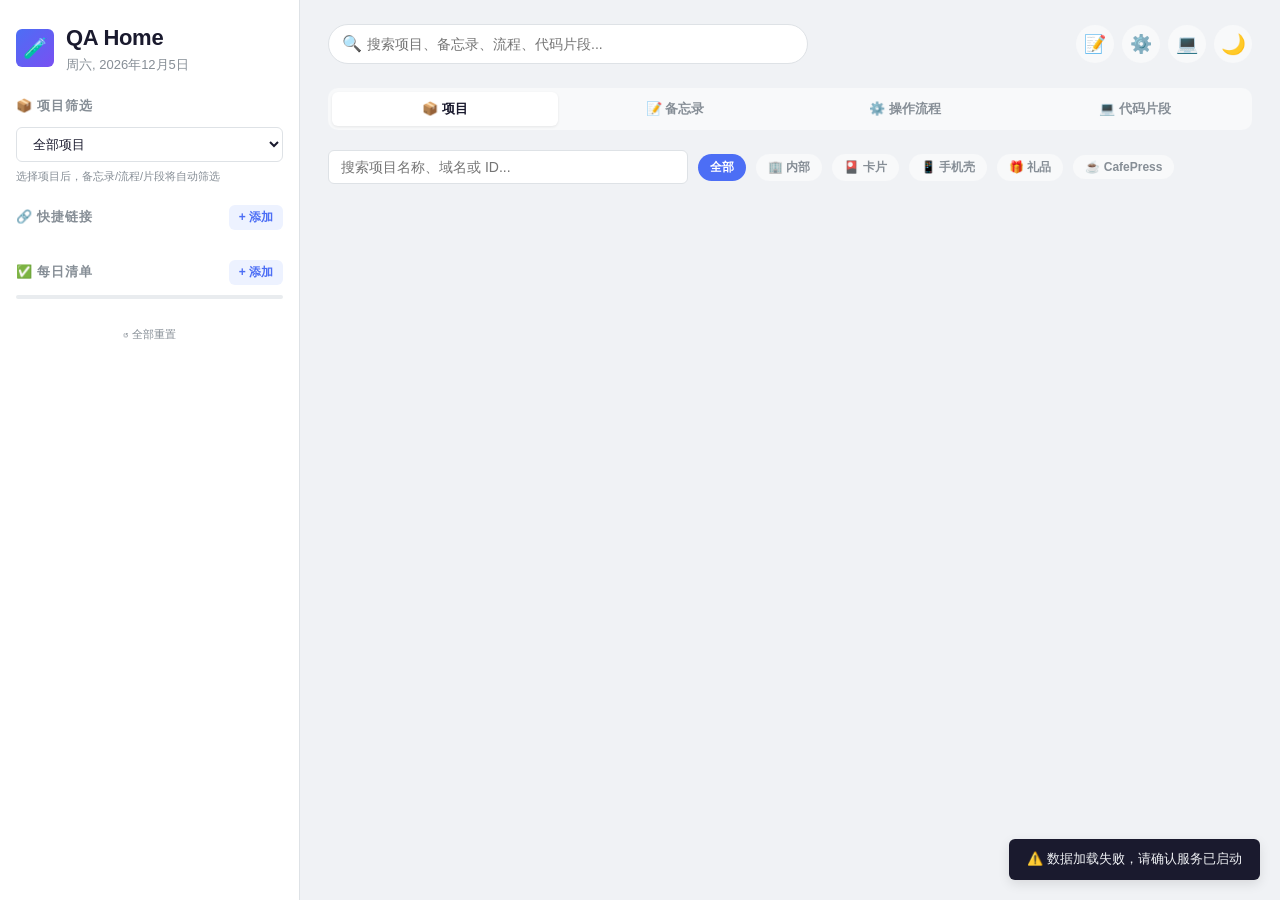
==== index.html @ a9e33158 "Initial commit: PlanetArt QA Home with multi-project support. Add FastAPI + SQLite backend, venv scr" ====
<!DOCTYPE html>
<html lang="zh-CN">
<head>
  <meta charset="UTF-8">
  <meta name="viewport" content="width=device-width, initial-scale=1.0">
  <title>QA Home — PlanetArt</title>
  <link rel="stylesheet" href="assets/css/main.css">
</head>
<body>

<div class="app-container">

  <!-- Sidebar -->
  <aside class="sidebar">
    <div class="header-left">
      <div class="logo">🧪</div>
      <div>
        <div class="header-title">QA Home</div>
        <div class="header-date" id="headerDate"></div>
      </div>
    </div>

    <!-- Project Filter -->
    <div class="sidebar-section">
      <div class="sidebar-section-header">
        <span class="sidebar-section-title">📦 项目筛选</span>
      </div>
      <div class="project-filter">
        <select id="sidebarProjectFilter" onchange="setProjectFilter(this.value)"></select>
        <div id="activeProjectBadge" class="active-project-badge" style="display:none;"></div>
        <span class="project-filter-hint">选择项目后，备忘录/流程/片段将自动筛选</span>
      </div>
    </div>

    <!-- Quick Links -->
    <div class="sidebar-section">
      <div class="sidebar-section-header">
        <span class="sidebar-section-title">🔗 快捷链接</span>
        <button class="btn-add" onclick="openLinkModal()">+ 添加</button>
      </div>
      <div id="quickLinksList"></div>
    </div>

    <!-- Daily Checklist -->
    <div class="sidebar-section">
      <div class="sidebar-section-header">
        <span class="sidebar-section-title">✅ 每日清单</span>
        <button class="btn-add" onclick="openChecklistModal()">+ 添加</button>
      </div>
      <div class="checklist-progress">
        <div class="checklist-progress-bar" id="checklistBar" style="width:0%"></div>
      </div>
      <div id="checklistItems"></div>
      <button class="checklist-reset" onclick="resetChecklist()">↺ 全部重置</button>
    </div>
  </aside>

  <!-- Main Content -->
  <main class="main-content">

    <div class="header">
      <div class="search-wrapper">
        <span class="search-icon">🔍</span>
        <input type="text" id="globalSearch" placeholder="搜索项目、备忘录、流程、代码片段..."
               oninput="handleGlobalSearch()" onfocus="handleGlobalSearch()">
        <div class="search-dropdown" id="searchDropdown"></div>
      </div>
      <div class="header-actions">
        <button class="btn-icon" onclick="openMemoModal()" title="新建备忘录">📝</button>
        <button class="btn-icon" onclick="openOpsModal()" title="新建操作流程">⚙️</button>
        <button class="btn-icon" onclick="openSnippetModal()" title="新建代码片段">💻</button>
        <button class="btn-icon theme-toggle" onclick="toggleTheme()" title="切换主题" id="themeBtn">🌙</button>
      </div>
    </div>

    <!-- Tabs -->
    <div class="tab-bar">
      <button class="tab-btn active" data-tab="projects" onclick="switchTab('projects')">📦 项目</button>
      <button class="tab-btn" data-tab="memos" onclick="switchTab('memos')">📝 备忘录</button>
      <button class="tab-btn" data-tab="operations" onclick="switchTab('operations')">⚙️ 操作流程</button>
      <button class="tab-btn" data-tab="snippets" onclick="switchTab('snippets')">💻 代码片段</button>
    </div>

    <!-- Projects -->
    <div class="tab-content active" id="tab-projects">
      <div class="projects-toolbar">
        <input type="text" class="projects-search" id="projectSearch"
               placeholder="搜索项目名称、域名或 ID..." oninput="handleProjectSearch()">
        <button class="group-filter-btn active" data-group="all" onclick="filterProjectGroups('all')">全部</button>
        <button class="group-filter-btn" data-group="planetart" onclick="filterProjectGroups('planetart')">🏢 内部</button>
        <button class="group-filter-btn" data-group="cards" onclick="filterProjectGroups('cards')">🎴 卡片</button>
        <button class="group-filter-btn" data-group="customcase" onclick="filterProjectGroups('customcase')">📱 手机壳</button>
        <button class="group-filter-btn" data-group="gifts" onclick="filterProjectGroups('gifts')">🎁 礼品</button>
        <button class="group-filter-btn" data-group="cafepress" onclick="filterProjectGroups('cafepress')">☕ CafePress</button>
      </div>
      <div id="projectsContainer"></div>
    </div>

    <!-- Memos -->
    <div class="tab-content" id="tab-memos">
      <div class="memo-controls">
        <button class="memo-filter-btn active" data-cat="all" onclick="filterMemos('all')">全部</button>
        <button class="memo-filter-btn" data-cat="general" onclick="filterMemos('general')">通用</button>
        <button class="memo-filter-btn" data-cat="api" onclick="filterMemos('api')">API</button>
        <button class="memo-filter-btn" data-cat="db" onclick="filterMemos('db')">数据库</button>
        <button class="memo-filter-btn" data-cat="env" onclick="filterMemos('env')">环境</button>
        <button class="memo-filter-btn" data-cat="bug" onclick="filterMemos('bug')">Bug</button>
        <button class="memo-filter-btn" data-cat="other" onclick="filterMemos('other')">其他</button>
      </div>
      <div class="memo-grid" id="memoGrid"></div>
    </div>

    <!-- Operations -->
    <div class="tab-content" id="tab-operations">
      <div class="ops-list" id="opsList"></div>
    </div>

    <!-- Snippets -->
    <div class="tab-content" id="tab-snippets">
      <div class="snippet-list" id="snippetList"></div>
    </div>

  </main>
</div>

<!-- Modals -->

<!-- Memo Modal -->
<div class="modal-overlay" id="memoModalOverlay">
  <div class="modal">
    <h3 class="modal-title" id="memoModalTitle">新建备忘录</h3>
    <input type="hidden" id="memoEditId">
    <div class="modal-field">
      <label>标题</label>
      <input type="text" id="memoTitle" placeholder="备忘录标题...">
    </div>
    <div class="modal-field">
      <label>内容</label>
      <textarea id="memoContent" rows="4" placeholder="备忘录内容..."></textarea>
    </div>
    <div class="modal-row">
      <div class="modal-field">
        <label>所属项目</label>
        <select id="memoProject"></select>
      </div>
      <div class="modal-field">
        <label>分类</label>
        <select id="memoCategory">
          <option value="general">通用</option>
          <option value="api">API</option>
          <option value="db">数据库</option>
          <option value="env">环境</option>
          <option value="bug">Bug</option>
          <option value="other">其他</option>
        </select>
      </div>
    </div>
    <div class="modal-row">
      <div class="modal-field">
        <label>颜色</label>
        <select id="memoColor">
          <option value="yellow">🟡 黄色</option>
          <option value="blue">🔵 蓝色</option>
          <option value="green">🟢 绿色</option>
          <option value="pink">🩷 粉色</option>
          <option value="purple">🟣 紫色</option>
          <option value="orange">🟠 橙色</option>
        </select>
      </div>
      <div class="modal-field">
        <label style="display:flex;align-items:center;gap:6px;cursor:pointer;margin-top:20px;">
          <input type="checkbox" id="memoPinned" style="width:auto;"> 📌 置顶
        </label>
      </div>
    </div>
    <div class="modal-actions">
      <button class="btn-danger" id="memoDeleteBtn" style="display:none;margin-right:auto;" onclick="deleteMemo()">🗑 删除</button>
      <button class="btn-secondary" onclick="closeModal('memoModalOverlay')">取消</button>
      <button class="btn-primary" onclick="saveMemo()">保存</button>
    </div>
  </div>
</div>

<!-- Link Modal -->
<div class="modal-overlay" id="linkModalOverlay">
  <div class="modal">
    <h3 class="modal-title" id="linkModalTitle">新建快捷链接</h3>
    <input type="hidden" id="linkEditId">
    <div class="modal-field">
      <label>名称</label>
      <input type="text" id="linkName" placeholder="链接名称...">
    </div>
    <div class="modal-field">
      <label>URL</label>
      <input type="text" id="linkUrl" placeholder="https://...">
    </div>
    <div class="modal-field">
      <label>图标 (Emoji)</label>
      <input type="text" id="linkIcon" placeholder="🔗" maxlength="4">
    </div>
    <div class="modal-actions">
      <button class="btn-secondary" onclick="closeModal('linkModalOverlay')">取消</button>
      <button class="btn-primary" onclick="saveLink()">保存</button>
    </div>
  </div>
</div>

<!-- Checklist Modal -->
<div class="modal-overlay" id="checklistModalOverlay">
  <div class="modal">
    <h3 class="modal-title" id="checklistModalTitle">新建任务</h3>
    <input type="hidden" id="checklistEditId">
    <div class="modal-field">
      <label>任务内容</label>
      <input type="text" id="checklistText" placeholder="任务描述...">
    </div>
    <div class="modal-actions">
      <button class="btn-secondary" onclick="closeModal('checklistModalOverlay')">取消</button>
      <button class="btn-primary" onclick="saveChecklistItem()">保存</button>
    </div>
  </div>
</div>

<!-- Operation Modal -->
<div class="modal-overlay" id="opsModalOverlay">
  <div class="modal">
    <h3 class="modal-title" id="opsModalTitle">新建操作流程</h3>
    <input type="hidden" id="opsEditId">
    <div class="modal-field">
      <label>标题</label>
      <input type="text" id="opsTitle" placeholder="流程名称...">
    </div>
    <div class="modal-field">
      <label>所属项目</label>
      <select id="opsProject"></select>
    </div>
    <div class="modal-field">
      <label>描述</label>
      <textarea id="opsDescription" rows="2" placeholder="简要描述..."></textarea>
    </div>
    <div class="modal-field">
      <label>步骤 (每行一个)</label>
      <textarea id="opsSteps" rows="5" placeholder="步骤 1&#10;步骤 2&#10;步骤 3..."></textarea>
    </div>
    <div class="modal-field">
      <label>标签 (逗号分隔)</label>
      <input type="text" id="opsTags" placeholder="deploy, production, api">
    </div>
    <div class="modal-actions">
      <button class="btn-danger" id="opsDeleteBtn" style="display:none;margin-right:auto;" onclick="deleteOperation()">🗑 删除</button>
      <button class="btn-secondary" onclick="closeModal('opsModalOverlay')">取消</button>
      <button class="btn-primary" onclick="saveOperation()">保存</button>
    </div>
  </div>
</div>

<!-- Snippet Modal -->
<div class="modal-overlay" id="snippetModalOverlay">
  <div class="modal">
    <h3 class="modal-title" id="snippetModalTitle">新建代码片段</h3>
    <input type="hidden" id="snippetEditId">
    <div class="modal-field">
      <label>标题</label>
      <input type="text" id="snippetTitle" placeholder="片段名称...">
    </div>
    <div class="modal-row">
      <div class="modal-field">
        <label>所属项目</label>
        <select id="snippetProject"></select>
      </div>
      <div class="modal-field">
        <label>语言</label>
        <select id="snippetLanguage">
          <option value="sql">SQL</option>
          <option value="bash">Bash / Curl</option>
          <option value="git">Git</option>
          <option value="python">Python</option>
          <option value="javascript">JavaScript</option>
          <option value="json">JSON</option>
          <option value="yaml">YAML</option>
          <option value="other">Other</option>
        </select>
      </div>
    </div>
    <div class="modal-field">
      <label>代码</label>
      <textarea id="snippetCode" rows="6" placeholder="粘贴代码..." style="font-family:var(--font-mono);"></textarea>
    </div>
    <div class="modal-field">
      <label>描述</label>
      <input type="text" id="snippetDescription" placeholder="用途说明...">
    </div>
    <div class="modal-field">
      <label>标签 (逗号分隔)</label>
      <input type="text" id="snippetTags" placeholder="testing, database">
    </div>
    <div class="modal-actions">
      <button class="btn-danger" id="snippetDeleteBtn" style="display:none;margin-right:auto;" onclick="deleteSnippet()">🗑 删除</button>
      <button class="btn-secondary" onclick="closeModal('snippetModalOverlay')">取消</button>
      <button class="btn-primary" onclick="saveSnippet()">保存</button>
    </div>
  </div>
</div>

<div class="toast-container" id="toastContainer"></div>

<script src="assets/js/projects.js"></script>
<script src="assets/js/api.js"></script>
<script src="assets/js/app.js"></script>
</body>
</html>
---- assets/css/main.css ----
/* ========================================
   CSS Variables & Theme
   ======================================== */
:root {
  --bg-primary: #f0f2f5;
  --bg-secondary: #ffffff;
  --bg-tertiary: #f8f9fa;
  --bg-hover: #e9ecef;
  --text-primary: #1a1a2e;
  --text-secondary: #495057;
  --text-muted: #868e96;
  --border-color: #dee2e6;
  --shadow-sm: 0 1px 3px rgba(0,0,0,0.08);
  --shadow-md: 0 4px 12px rgba(0,0,0,0.10);
  --shadow-lg: 0 8px 24px rgba(0,0,0,0.12);
  --accent: #4c6ef5;
  --accent-hover: #3b5bdb;
  --accent-light: #edf2ff;
  --success: #40c057;
  --warning: #fab005;
  --danger: #fa5252;
  --danger-hover: #e03131;
  --info: #15aabf;
  --radius-sm: 6px;
  --radius-md: 10px;
  --radius-lg: 14px;
  --note-yellow: #fff9db;
  --note-blue: #e7f5ff;
  --note-green: #ebfbee;
  --note-pink: #fff0f6;
  --note-purple: #f3f0ff;
  --note-orange: #fff4e6;
  --transition: 0.2s ease;
  --font-mono: 'SF Mono', 'Fira Code', 'Consolas', 'Monaco', monospace;
}

[data-theme="dark"] {
  --bg-primary: #1a1b1e;
  --bg-secondary: #25262b;
  --bg-tertiary: #2c2e33;
  --bg-hover: #373a40;
  --text-primary: #e9ecef;
  --text-secondary: #adb5bd;
  --text-muted: #6c757d;
  --border-color: #373a40;
  --shadow-sm: 0 1px 3px rgba(0,0,0,0.3);
  --shadow-md: 0 4px 12px rgba(0,0,0,0.4);
  --shadow-lg: 0 8px 24px rgba(0,0,0,0.5);
  --accent-light: #2b3a6e;
  --note-yellow: #3d3a1a;
  --note-blue: #1a2d3d;
  --note-green: #1a3d3d;
  --note-pink: #3d1a2a;
  --note-purple: #2a1a3d;
  --note-orange: #3d2a1a;
}

*, *::before, *::after { box-sizing: border-box; margin: 0; padding: 0; }

body {
  font-family: -apple-system, BlinkMacSystemFont, 'Segoe UI', 'PingFang SC', 'Hiragino Sans GB', 'Microsoft YaHei', sans-serif;
  background: var(--bg-primary);
  color: var(--text-primary);
  line-height: 1.6;
  min-height: 100vh;
  transition: background var(--transition), color var(--transition);
}

a { color: var(--accent); text-decoration: none; }
a:hover { text-decoration: underline; }

button {
  cursor: pointer;
  font-family: inherit;
  border: none;
  border-radius: var(--radius-sm);
  padding: 8px 16px;
  font-size: 14px;
  transition: all var(--transition);
}

input, textarea, select {
  font-family: inherit;
  font-size: 14px;
  border: 1px solid var(--border-color);
  border-radius: var(--radius-sm);
  padding: 8px 12px;
  background: var(--bg-secondary);
  color: var(--text-primary);
  transition: border-color var(--transition);
  outline: none;
  width: 100%;
}

input:focus, textarea:focus, select:focus {
  border-color: var(--accent);
  box-shadow: 0 0 0 3px var(--accent-light);
}

.app-container { display: flex; min-height: 100vh; }

.sidebar {
  width: 300px;
  min-width: 300px;
  background: var(--bg-secondary);
  border-right: 1px solid var(--border-color);
  padding: 20px 16px;
  display: flex;
  flex-direction: column;
  gap: 20px;
  overflow-y: auto;
  max-height: 100vh;
  position: sticky;
  top: 0;
  transition: background var(--transition), border-color var(--transition);
}

.main-content {
  flex: 1;
  padding: 24px 28px;
  overflow-y: auto;
  max-height: 100vh;
}

.header {
  display: flex;
  align-items: center;
  justify-content: space-between;
  margin-bottom: 24px;
  gap: 16px;
  flex-wrap: wrap;
}

.header-left { display: flex; align-items: center; gap: 12px; }

.logo {
  width: 38px; height: 38px;
  background: linear-gradient(135deg, var(--accent), #7950f2);
  border-radius: var(--radius-sm);
  display: flex; align-items: center; justify-content: center;
  font-size: 20px;
  color: #fff;
}

.header-title { font-size: 22px; font-weight: 700; letter-spacing: -0.3px; }
.header-date { font-size: 13px; color: var(--text-muted); }

.search-wrapper {
  position: relative;
  flex: 1;
  max-width: 480px;
  min-width: 200px;
}

.search-wrapper input {
  padding-left: 38px;
  height: 40px;
  border-radius: 20px;
}

.search-icon {
  position: absolute;
  left: 14px; top: 50%;
  transform: translateY(-50%);
  color: var(--text-muted);
  font-size: 16px;
}

.search-dropdown {
  display: none;
  position: absolute;
  top: 48px;
  left: 0; right: 0;
  background: var(--bg-secondary);
  border: 1px solid var(--border-color);
  border-radius: var(--radius-md);
  box-shadow: var(--shadow-lg);
  max-height: 360px;
  overflow-y: auto;
  z-index: 100;
}

.search-dropdown.show { display: block; }

.search-result-item {
  padding: 10px 14px;
  border-bottom: 1px solid var(--border-color);
  cursor: pointer;
  transition: background var(--transition);
}

.search-result-item:hover { background: var(--bg-hover); }
.search-result-item:last-child { border-bottom: none; }
.search-result-type {
  font-size: 11px;
  text-transform: uppercase;
  color: var(--accent);
  font-weight: 600;
  letter-spacing: 0.5px;
}
.search-result-title { font-weight: 600; font-size: 14px; }
.search-result-sub { font-size: 12px; color: var(--text-muted); margin-top: 2px; }

.header-actions { display: flex; gap: 8px; align-items: center; }

.btn-icon {
  width: 38px; height: 38px;
  display: flex; align-items: center; justify-content: center;
  background: var(--bg-tertiary);
  border-radius: 50%;
  font-size: 18px;
  padding: 0;
  transition: all var(--transition);
}

.btn-icon:hover { background: var(--bg-hover); transform: scale(1.05); }
.theme-toggle { font-size: 20px; }

.sidebar-section { display: flex; flex-direction: column; gap: 10px; }

.sidebar-section-header {
  display: flex; align-items: center; justify-content: space-between;
}

.sidebar-section-title {
  font-size: 13px;
  font-weight: 700;
  text-transform: uppercase;
  letter-spacing: 0.8px;
  color: var(--text-muted);
}

.btn-add {
  background: var(--accent-light);
  color: var(--accent);
  padding: 4px 10px;
  font-size: 12px;
  font-weight: 600;
  border-radius: var(--radius-sm);
}

.btn-add:hover { background: var(--accent); color: #fff; }

/* Project filter in sidebar */
.project-filter {
  display: flex;
  flex-direction: column;
  gap: 6px;
}

.project-filter select {
  font-size: 13px;
}

.project-filter-hint {
  font-size: 11px;
  color: var(--text-muted);
}

.active-project-badge {
  display: inline-flex;
  align-items: center;
  gap: 6px;
  padding: 6px 10px;
  background: var(--accent-light);
  border-radius: var(--radius-sm);
  font-size: 12px;
  font-weight: 600;
  color: var(--accent);
}

.active-project-badge button {
  background: transparent;
  padding: 0;
  font-size: 14px;
  color: var(--text-muted);
  line-height: 1;
}

.active-project-badge button:hover { color: var(--danger); }

.quick-link-item {
  display: flex; align-items: center; gap: 10px;
  padding: 8px 10px;
  border-radius: var(--radius-sm);
  background: var(--bg-tertiary);
  transition: all var(--transition);
  cursor: pointer;
}

.quick-link-item:hover {
  background: var(--accent-light);
  transform: translateX(3px);
}

.quick-link-icon { font-size: 18px; width: 24px; text-align: center; flex-shrink: 0; }
.quick-link-name { font-size: 13px; font-weight: 500; white-space: nowrap; overflow: hidden; text-overflow: ellipsis; }
.quick-link-actions { margin-left: auto; display: flex; gap: 2px; opacity: 0; transition: opacity var(--transition); }
.quick-link-item:hover .quick-link-actions { opacity: 1; }

.btn-xs {
  width: 24px; height: 24px;
  padding: 0;
  font-size: 12px;
  background: transparent;
  border-radius: 4px;
  display: flex; align-items: center; justify-content: center;
  color: var(--text-muted);
}

.btn-xs:hover { background: var(--bg-hover); color: var(--text-primary); }
.btn-xs.danger:hover { background: var(--danger); color: #fff; }

.checklist-progress {
  height: 4px;
  background: var(--bg-hover);
  border-radius: 2px;
  margin-bottom: 4px;
  overflow: hidden;
}

.checklist-progress-bar {
  height: 100%;
  background: var(--success);
  border-radius: 2px;
  transition: width 0.4s ease;
}

.checklist-item {
  display: flex; align-items: center; gap: 8px;
  padding: 6px 8px;
  border-radius: var(--radius-sm);
  cursor: pointer;
  transition: background var(--transition);
  font-size: 13px;
}

.checklist-item:hover { background: var(--bg-hover); }

.checklist-checkbox {
  width: 18px; height: 18px;
  border: 2px solid var(--border-color);
  border-radius: 4px;
  flex-shrink: 0;
  display: flex; align-items: center; justify-content: center;
  transition: all var(--transition);
  font-size: 11px;
  color: #fff;
}

.checklist-item.done .checklist-checkbox {
  background: var(--success);
  border-color: var(--success);
}

.checklist-item.done .checklist-text {
  text-decoration: line-through;
  color: var(--text-muted);
}

.checklist-reset {
  font-size: 11px;
  color: var(--text-muted);
  background: transparent;
  padding: 4px 8px;
}

.checklist-reset:hover { color: var(--danger); }

.tab-bar {
  display: flex; gap: 4px;
  background: var(--bg-tertiary);
  padding: 4px;
  border-radius: var(--radius-md);
  margin-bottom: 20px;
  flex-wrap: wrap;
}

.tab-btn {
  flex: 1;
  min-width: 90px;
  padding: 8px 12px;
  background: transparent;
  border-radius: var(--radius-sm);
  font-size: 13px;
  font-weight: 600;
  color: var(--text-muted);
  transition: all var(--transition);
}

.tab-btn.active {
  background: var(--bg-secondary);
  color: var(--text-primary);
  box-shadow: var(--shadow-sm);
}

.tab-btn:hover:not(.active) { color: var(--text-secondary); }
.tab-content { display: none; }
.tab-content.active { display: block; }

/* ========================================
   Projects Tab
   ======================================== */
.projects-toolbar {
  display: flex;
  gap: 10px;
  margin-bottom: 20px;
  flex-wrap: wrap;
  align-items: center;
}

.projects-search {
  flex: 1;
  min-width: 200px;
  max-width: 360px;
}

.group-filter-btn {
  padding: 5px 12px;
  font-size: 12px;
  font-weight: 600;
  background: var(--bg-tertiary);
  color: var(--text-muted);
  border-radius: 20px;
}

.group-filter-btn.active {
  background: var(--accent);
  color: #fff;
}

.group-filter-btn:hover:not(.active) {
  background: var(--bg-hover);
  color: var(--text-secondary);
}

.project-group {
  margin-bottom: 28px;
}

.project-group-header {
  display: flex;
  align-items: center;
  gap: 10px;
  margin-bottom: 14px;
  padding-bottom: 8px;
  border-bottom: 2px solid var(--border-color);
}

.project-group-icon { font-size: 22px; }

.project-group-title {
  font-size: 16px;
  font-weight: 700;
}

.project-group-desc {
  font-size: 12px;
  color: var(--text-muted);
  margin-left: auto;
}

.project-grid {
  display: grid;
  grid-template-columns: repeat(auto-fill, minmax(260px, 1fr));
  gap: 14px;
}

.project-card {
  background: var(--bg-secondary);
  border: 1px solid var(--border-color);
  border-radius: var(--radius-md);
  padding: 16px;
  transition: all var(--transition);
  cursor: pointer;
  position: relative;
}

.project-card:hover {
  border-color: var(--accent);
  box-shadow: var(--shadow-md);
  transform: translateY(-2px);
}

.project-card.selected {
  border-color: var(--accent);
  background: var(--accent-light);
}

.project-card-top {
  display: flex;
  align-items: center;
  gap: 10px;
  margin-bottom: 10px;
}

.project-card-icon {
  font-size: 28px;
  width: 44px;
  height: 44px;
  display: flex;
  align-items: center;
  justify-content: center;
  background: var(--bg-tertiary);
  border-radius: var(--radius-sm);
}

.project-card-name {
  font-size: 18px;
  font-weight: 700;
  letter-spacing: 0.3px;
}

.project-card-id {
  font-size: 11px;
  color: var(--text-muted);
  font-family: var(--font-mono);
}

.project-card-domain {
  font-size: 13px;
  color: var(--text-secondary);
  margin-bottom: 10px;
  word-break: break-all;
}

.project-card-domain a { color: inherit; }
.project-card-domain a:hover { color: var(--accent); }

.project-card-stats {
  display: flex;
  gap: 8px;
  flex-wrap: wrap;
}

.project-stat {
  font-size: 11px;
  background: var(--bg-tertiary);
  color: var(--text-muted);
  padding: 3px 8px;
  border-radius: 12px;
  font-weight: 600;
}

.project-stat.has-items {
  background: var(--accent-light);
  color: var(--accent);
}

.project-env-badge {
  position: absolute;
  top: 12px;
  right: 12px;
  font-size: 10px;
  font-weight: 700;
  text-transform: uppercase;
  padding: 2px 6px;
  border-radius: 4px;
  letter-spacing: 0.3px;
}

.project-env-badge.prod { background: #d3f9d8; color: #2b8a3e; }
.project-env-badge.staging { background: #fff3bf; color: #e67700; }

[data-theme="dark"] .project-env-badge.prod { background: #1a3d24; color: #69db7c; }
[data-theme="dark"] .project-env-badge.staging { background: #3d3a1a; color: #ffd43b; }

.project-card-actions {
  display: flex;
  gap: 6px;
  margin-top: 12px;
  padding-top: 10px;
  border-top: 1px solid var(--border-color);
}

.btn-sm {
  padding: 5px 10px;
  font-size: 11px;
  font-weight: 600;
  background: var(--bg-tertiary);
  color: var(--text-secondary);
  border-radius: var(--radius-sm);
}

.btn-sm:hover { background: var(--accent); color: #fff; }
.btn-sm.primary { background: var(--accent-light); color: var(--accent); }
.btn-sm.primary:hover { background: var(--accent); color: #fff; }

/* ========================================
   Memos
   ======================================== */
.memo-controls {
  display: flex; gap: 10px;
  margin-bottom: 16px;
  flex-wrap: wrap;
  align-items: center;
}

.memo-filter-btn {
  padding: 5px 12px;
  font-size: 12px;
  font-weight: 600;
  background: var(--bg-tertiary);
  color: var(--text-muted);
  border-radius: 20px;
}

.memo-filter-btn.active { background: var(--accent); color: #fff; }
.memo-filter-btn:hover:not(.active) { background: var(--bg-hover); color: var(--text-secondary); }

.memo-grid {
  display: grid;
  grid-template-columns: repeat(auto-fill, minmax(240px, 1fr));
  gap: 16px;
}

.memo-card {
  background: var(--note-yellow);
  border-radius: var(--radius-md);
  padding: 16px;
  box-shadow: var(--shadow-sm);
  transition: all var(--transition);
  position: relative;
  min-height: 140px;
  display: flex; flex-direction: column;
  cursor: default;
}

.memo-card:hover {
  box-shadow: var(--shadow-md);
  transform: translateY(-2px) rotate(0.5deg);
}

.memo-card.pinned { border: 2px solid var(--warning); }
.memo-card.pinned::before {
  content: '📌';
  position: absolute;
  top: -10px; right: 12px;
  font-size: 16px;
}

.memo-card.color-yellow { background: var(--note-yellow); }
.memo-card.color-blue { background: var(--note-blue); }
.memo-card.color-green { background: var(--note-green); }
.memo-card.color-pink { background: var(--note-pink); }
.memo-card.color-purple { background: var(--note-purple); }
.memo-card.color-orange { background: var(--note-orange); }

.memo-title { font-weight: 700; font-size: 15px; margin-bottom: 6px; color: var(--text-primary); }

.memo-project-tag {
  display: inline-block;
  font-size: 10px;
  font-weight: 700;
  background: rgba(0,0,0,0.1);
  padding: 2px 6px;
  border-radius: 4px;
  margin-bottom: 6px;
}

.memo-content {
  font-size: 13px;
  color: var(--text-secondary);
  flex: 1;
  overflow: hidden;
  display: -webkit-box;
  -webkit-line-clamp: 4;
  -webkit-box-orient: vertical;
  white-space: pre-wrap;
  word-break: break-word;
}

.memo-footer {
  display: flex; align-items: center; justify-content: space-between;
  margin-top: 10px;
  font-size: 11px;
  color: var(--text-muted);
  gap: 6px;
  flex-wrap: wrap;
}

.memo-actions {
  display: flex; gap: 2px;
  opacity: 0;
  transition: opacity var(--transition);
}

.memo-card:hover .memo-actions { opacity: 1; }

.memo-category {
  font-size: 10px;
  text-transform: uppercase;
  font-weight: 700;
  letter-spacing: 0.5px;
  background: rgba(0,0,0,0.08);
  padding: 2px 6px;
  border-radius: 4px;
}

/* ========================================
   Operations & Snippets
   ======================================== */
.ops-list { display: flex; flex-direction: column; gap: 8px; }

.ops-card {
  background: var(--bg-secondary);
  border: 1px solid var(--border-color);
  border-radius: var(--radius-md);
  overflow: hidden;
  transition: all var(--transition);
}

.ops-header {
  display: flex; align-items: center; justify-content: space-between;
  padding: 14px 16px;
  cursor: pointer;
  transition: background var(--transition);
  gap: 12px;
}

.ops-header:hover { background: var(--bg-hover); }

.ops-title-wrap { flex: 1; min-width: 0; }
.ops-title { font-weight: 600; font-size: 15px; }
.ops-meta { font-size: 11px; color: var(--text-muted); margin-top: 2px; }
.ops-arrow { transition: transform var(--transition); font-size: 12px; color: var(--text-muted); flex-shrink: 0; }
.ops-card.open .ops-arrow { transform: rotate(180deg); }
.ops-body { display: none; padding: 0 16px 16px 16px; }
.ops-card.open .ops-body { display: block; }
.ops-description { font-size: 13px; color: var(--text-secondary); margin-bottom: 10px; }

.ops-step {
  display: flex; gap: 10px;
  padding: 6px 0;
  font-size: 13px;
  align-items: flex-start;
}

.ops-step-num {
  width: 22px; height: 22px;
  background: var(--accent);
  color: #fff;
  border-radius: 50%;
  font-size: 11px;
  font-weight: 700;
  display: flex; align-items: center; justify-content: center;
  flex-shrink: 0;
  margin-top: 1px;
}

.ops-tags { display: flex; gap: 6px; margin-top: 8px; flex-wrap: wrap; }

.ops-tag {
  font-size: 11px;
  background: var(--bg-tertiary);
  color: var(--text-muted);
  padding: 3px 8px;
  border-radius: 12px;
}

.snippet-list { display: flex; flex-direction: column; gap: 12px; }

.snippet-card {
  background: var(--bg-secondary);
  border: 1px solid var(--border-color);
  border-radius: var(--radius-md);
  overflow: hidden;
  transition: all var(--transition);
}

.snippet-header {
  display: flex; align-items: center; justify-content: space-between;
  padding: 12px 16px;
  border-bottom: 1px solid var(--border-color);
  gap: 12px;
}

.snippet-title-wrap { flex: 1; min-width: 0; }
.snippet-title { font-weight: 600; font-size: 14px; }
.snippet-meta { font-size: 11px; color: var(--text-muted); margin-top: 2px; }

.snippet-lang {
  font-size: 11px;
  background: var(--accent-light);
  color: var(--accent);
  padding: 2px 8px;
  border-radius: 10px;
  font-weight: 600;
  text-transform: uppercase;
  flex-shrink: 0;
}

.snippet-code-wrapper { position: relative; }

.snippet-code {
  padding: 14px 16px;
  font-family: var(--font-mono);
  font-size: 13px;
  line-height: 1.7;
  overflow-x: auto;
  white-space: pre;
  background: var(--bg-tertiary);
  color: var(--text-primary);
  margin: 0;
}

.btn-copy {
  position: absolute;
  top: 8px; right: 8px;
  background: var(--bg-secondary);
  color: var(--text-muted);
  padding: 4px 10px;
  font-size: 11px;
  font-weight: 600;
  border-radius: 4px;
  box-shadow: var(--shadow-sm);
}

.btn-copy:hover { background: var(--accent); color: #fff; }
.btn-copy.copied { background: var(--success); color: #fff; }

.snippet-desc {
  font-size: 12px;
  color: var(--text-muted);
  padding: 8px 16px 12px;
}

/* ========================================
   Modal
   ======================================== */
.modal-overlay {
  display: none;
  position: fixed;
  inset: 0;
  background: rgba(0,0,0,0.4);
  z-index: 1000;
  align-items: center;
  justify-content: center;
  backdrop-filter: blur(4px);
}

.modal-overlay.show { display: flex; }

.modal {
  background: var(--bg-secondary);
  border-radius: var(--radius-lg);
  padding: 24px;
  width: 90%;
  max-width: 520px;
  max-height: 85vh;
  overflow-y: auto;
  box-shadow: var(--shadow-lg);
}

.modal-title { font-size: 18px; font-weight: 700; margin-bottom: 16px; }
.modal-field { margin-bottom: 14px; }

.modal-field label {
  display: block;
  font-size: 12px;
  font-weight: 700;
  text-transform: uppercase;
  letter-spacing: 0.5px;
  color: var(--text-muted);
  margin-bottom: 4px;
}

.modal-row { display: flex; gap: 12px; }
.modal-row > .modal-field { flex: 1; }

.modal-actions {
  display: flex; gap: 8px;
  justify-content: flex-end;
  margin-top: 20px;
}

.btn-primary { background: var(--accent); color: #fff; font-weight: 600; }
.btn-primary:hover { background: var(--accent-hover); }
.btn-secondary { background: var(--bg-tertiary); color: var(--text-secondary); font-weight: 500; }
.btn-secondary:hover { background: var(--bg-hover); }
.btn-danger { background: var(--danger); color: #fff; font-weight: 600; }
.btn-danger:hover { background: var(--danger-hover); }

.empty-state {
  text-align: center;
  padding: 48px 20px;
  color: var(--text-muted);
}

.empty-state-icon { font-size: 48px; margin-bottom: 12px; }
.empty-state-text { font-size: 14px; }

.filter-banner {
  display: flex;
  align-items: center;
  gap: 10px;
  padding: 10px 14px;
  background: var(--accent-light);
  border-radius: var(--radius-sm);
  margin-bottom: 16px;
  font-size: 13px;
}

.filter-banner button {
  margin-left: auto;
  background: transparent;
  color: var(--accent);
  font-size: 12px;
  font-weight: 600;
  padding: 4px 8px;
}

.filter-banner button:hover { color: var(--danger); }

.toast-container {
  position: fixed;
  bottom: 20px; right: 20px;
  z-index: 2000;
  display: flex; flex-direction: column; gap: 8px;
}

.toast {
  background: var(--text-primary);
  color: var(--bg-primary);
  padding: 10px 18px;
  border-radius: var(--radius-sm);
  font-size: 13px;
  font-weight: 500;
  box-shadow: var(--shadow-md);
  animation: slideIn 0.3s ease;
}

@keyframes slideIn {
  from { opacity:0; transform: translateX(40px); }
  to { opacity:1; transform: translateX(0); }
}

@media (max-width: 768px) {
  .app-container { flex-direction: column; }
  .sidebar {
    width: 100%; min-width: unset; max-height: unset;
    position: static;
    border-right: none;
    border-bottom: 1px solid var(--border-color);
    padding: 14px;
  }
  .main-content { padding: 14px; }
  .memo-grid { grid-template-columns: repeat(auto-fill, minmax(180px, 1fr)); }
  .project-grid { grid-template-columns: 1fr; }
  .header { flex-direction: column; align-items: stretch; }
  .search-wrapper { max-width: none; }
}

@media (max-width: 480px) {
  .memo-grid { grid-template-columns: 1fr; }
  .tab-btn { font-size: 12px; padding: 8px 10px; }
}
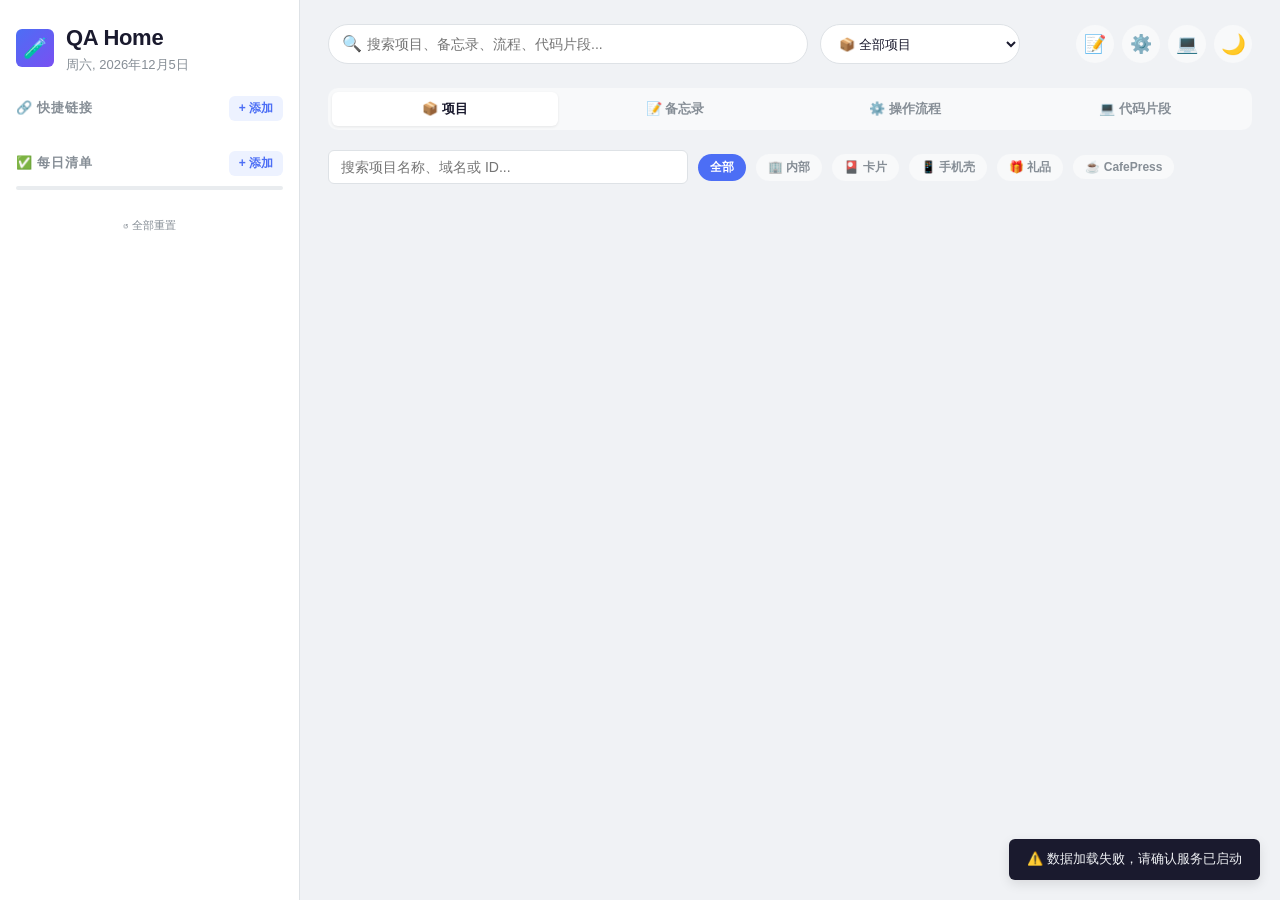
==== commit e4b997ee: "bugfix" ====
--- a/index.html
+++ b/index.html
@@ -20,18 +20,6 @@
       </div>
     </div>
 
-    <!-- Project Filter -->
-    <div class="sidebar-section">
-      <div class="sidebar-section-header">
-        <span class="sidebar-section-title">📦 项目筛选</span>
-      </div>
-      <div class="project-filter">
-        <select id="sidebarProjectFilter" onchange="setProjectFilter(this.value)"></select>
-        <div id="activeProjectBadge" class="active-project-badge" style="display:none;"></div>
-        <span class="project-filter-hint">选择项目后，备忘录/流程/片段将自动筛选</span>
-      </div>
-    </div>
-
     <!-- Quick Links -->
     <div class="sidebar-section">
       <div class="sidebar-section-header">
@@ -59,11 +47,17 @@
   <main class="main-content">
 
     <div class="header">
-      <div class="search-wrapper">
-        <span class="search-icon">🔍</span>
-        <input type="text" id="globalSearch" placeholder="搜索项目、备忘录、流程、代码片段..."
-               oninput="handleGlobalSearch()" onfocus="handleGlobalSearch()">
-        <div class="search-dropdown" id="searchDropdown"></div>
+      <div class="header-toolbar">
+        <div class="search-wrapper">
+          <span class="search-icon">🔍</span>
+          <input type="text" id="globalSearch" placeholder="搜索项目、备忘录、流程、代码片段..."
+                 oninput="handleGlobalSearch()" onfocus="handleGlobalSearch()">
+          <div class="search-dropdown" id="searchDropdown"></div>
+        </div>
+        <div class="header-project-filter">
+          <select id="projectFilter" onchange="setProjectFilter(this.value)" title="按项目筛选"></select>
+          <div id="activeProjectBadge" class="active-project-badge" style="display:none;"></div>
+        </div>
       </div>
       <div class="header-actions">
         <button class="btn-icon" onclick="openMemoModal()" title="新建备忘录">📝</button>
--- a/assets/css/main.css
+++ b/assets/css/main.css
@@ -131,6 +131,14 @@
   flex-wrap: wrap;
 }
 
+.header-toolbar {
+  display: flex;
+  align-items: center;
+  gap: 12px;
+  flex: 1;
+  min-width: 0;
+}
+
 .header-left { display: flex; align-items: center; gap: 12px; }
 
 .logo {
@@ -149,7 +157,7 @@
   position: relative;
   flex: 1;
   max-width: 480px;
-  min-width: 200px;
+  min-width: 180px;
 }
 
 .search-wrapper input {
@@ -241,32 +249,37 @@
 
 .btn-add:hover { background: var(--accent); color: #fff; }
 
-/* Project filter in sidebar */
-.project-filter {
+/* Project filter in header */
+.header-project-filter {
   display: flex;
-  flex-direction: column;
-  gap: 6px;
-}
-
-.project-filter select {
+  align-items: center;
+  gap: 8px;
+  flex-shrink: 0;
+}
+
+.header-project-filter select {
+  height: 40px;
   font-size: 13px;
-}
-
-.project-filter-hint {
-  font-size: 11px;
-  color: var(--text-muted);
+  border-radius: 20px;
+  padding: 0 14px;
+  min-width: 150px;
+  max-width: 200px;
+  width: auto;
+  cursor: pointer;
 }
 
 .active-project-badge {
   display: inline-flex;
   align-items: center;
   gap: 6px;
-  padding: 6px 10px;
+  height: 40px;
+  padding: 0 12px;
   background: var(--accent-light);
-  border-radius: var(--radius-sm);
+  border-radius: 20px;
   font-size: 12px;
   font-weight: 600;
   color: var(--accent);
+  white-space: nowrap;
 }
 
 .active-project-badge button {
@@ -889,28 +902,6 @@
 
 .empty-state-icon { font-size: 48px; margin-bottom: 12px; }
 .empty-state-text { font-size: 14px; }
-
-.filter-banner {
-  display: flex;
-  align-items: center;
-  gap: 10px;
-  padding: 10px 14px;
-  background: var(--accent-light);
-  border-radius: var(--radius-sm);
-  margin-bottom: 16px;
-  font-size: 13px;
-}
-
-.filter-banner button {
-  margin-left: auto;
-  background: transparent;
-  color: var(--accent);
-  font-size: 12px;
-  font-weight: 600;
-  padding: 4px 8px;
-}
-
-.filter-banner button:hover { color: var(--danger); }
 
 .toast-container {
   position: fixed;
@@ -948,7 +939,10 @@
   .memo-grid { grid-template-columns: repeat(auto-fill, minmax(180px, 1fr)); }
   .project-grid { grid-template-columns: 1fr; }
   .header { flex-direction: column; align-items: stretch; }
+  .header-toolbar { flex-direction: column; align-items: stretch; }
   .search-wrapper { max-width: none; }
+  .header-project-filter { width: 100%; }
+  .header-project-filter select { max-width: none; width: 100%; }
 }
 
 @media (max-width: 480px) {
